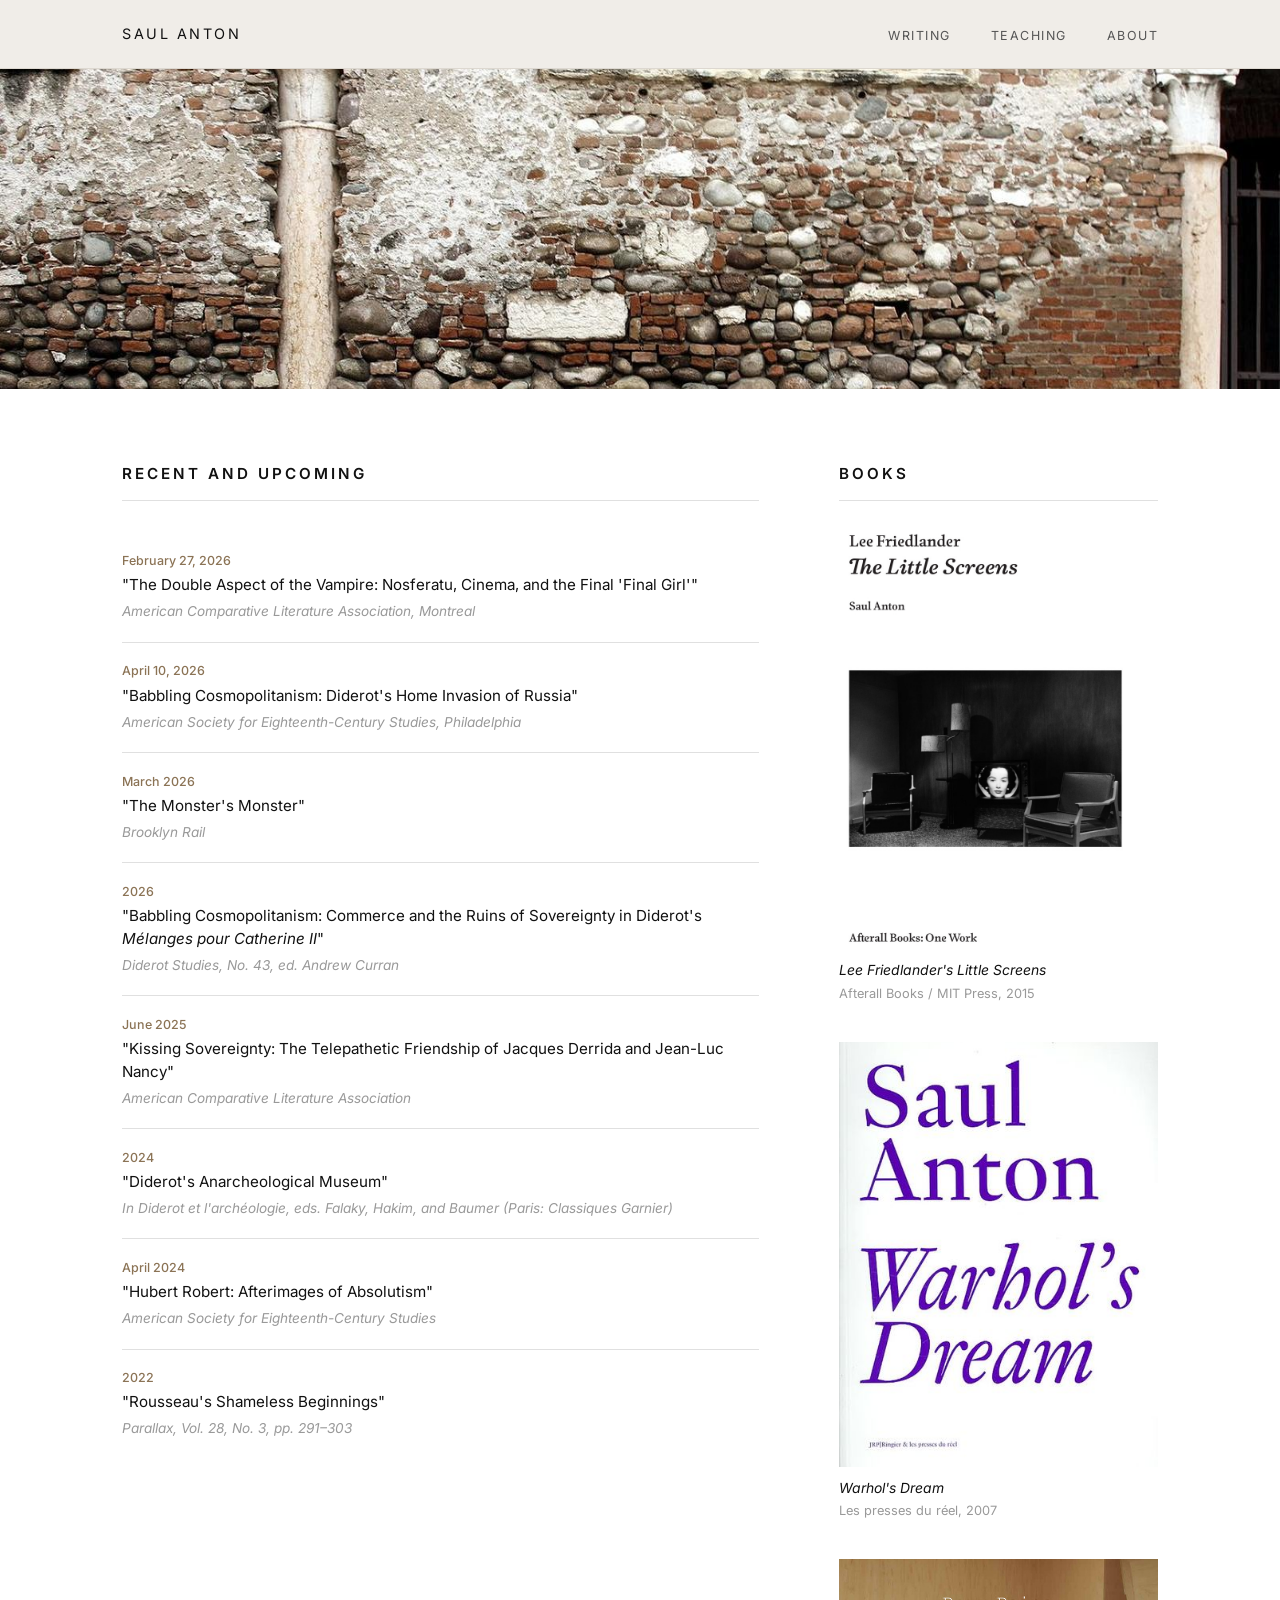
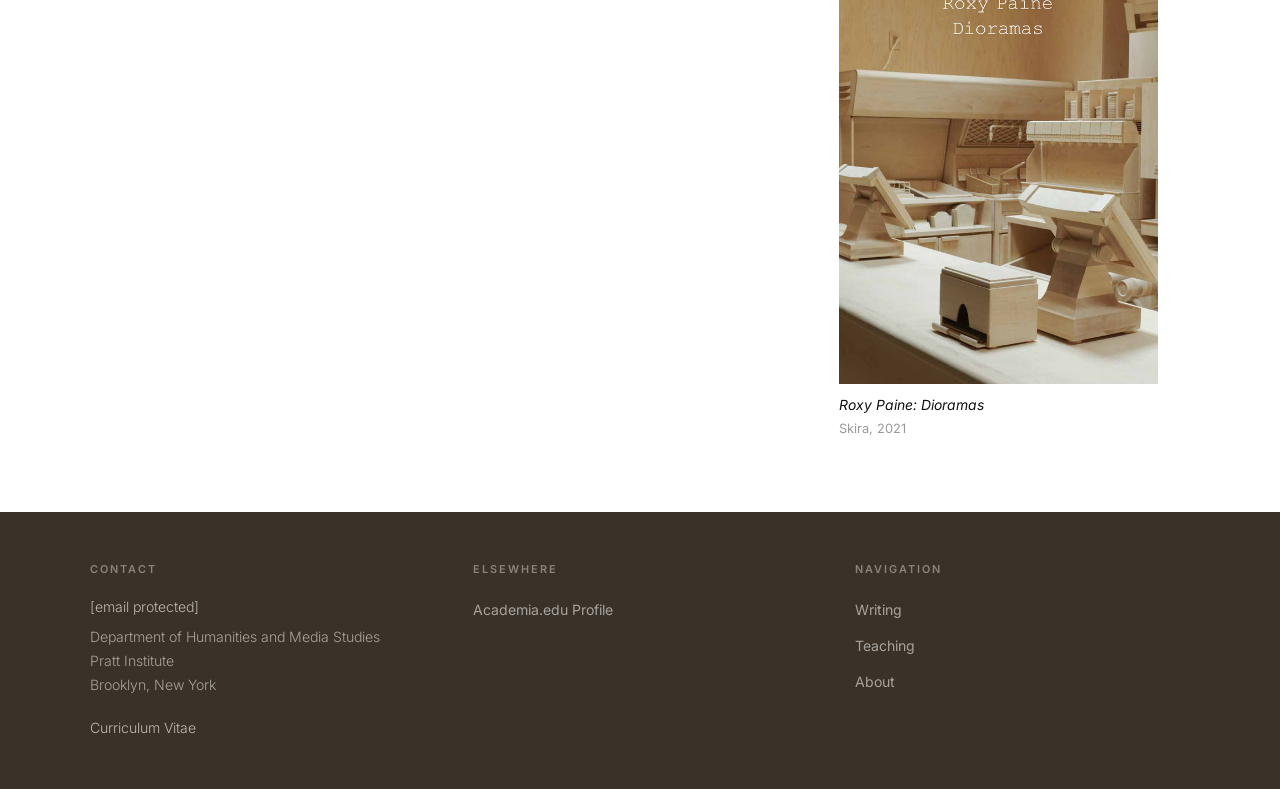
==== index.html @ dcae88a8 "Add files via upload" ====
<!DOCTYPE html>
<html lang="en">
<head>
    <meta charset="UTF-8">
    <meta name="viewport" content="width=device-width, initial-scale=1.0">
    <title>Saul Anton</title>
    <link rel="preconnect" href="https://fonts.googleapis.com">
    <link rel="preconnect" href="https://fonts.gstatic.com" crossorigin>
    <link href="https://fonts.googleapis.com/css2?family=Inter:ital,wght@0,300;0,400;0,500;0,600;1,300;1,400&display=swap" rel="stylesheet">
    <link rel="stylesheet" href="styles.css">
</head>
<body>
    <header>
        <nav>
            <a href="index.html" class="nav-name">Saul Anton</a>
            <ul class="nav-links">
                <li><a href="writing.html">Writing</a></li>
                <li><a href="teaching.html">Teaching</a></li>
                <li><a href="about.html">About</a></li>
            </ul>
        </nav>
    </header>

    <div class="hero">
        <img class="hero-img" src="hero.jpg" alt="Spolia, San Procolo, Verona">
    </div>

    <section style="background-color: var(--white);">
        <div class="section-wrapper">
            <div class="two-col">
                <div>
                    <div class="section-label">Recent and Upcoming</div>

                    <div class="work-item">
                        <div>
                            <div class="work-item-date">February 27, 2026</div>
                            <div class="work-item-title">"The Double Aspect of the Vampire: Nosferatu, Cinema, and the Final 'Final Girl'"</div>
                            <div class="work-item-venue">American Comparative Literature Association, Montreal</div>
                        </div>
                    </div>

                    <div class="work-item">
                        <div>
                            <div class="work-item-date">April 10, 2026</div>
                            <div class="work-item-title">"Babbling Cosmopolitanism: Diderot's Home Invasion of Russia"</div>
                            <div class="work-item-venue">American Society for Eighteenth-Century Studies, Philadelphia</div>
                        </div>
                    </div>

                    <div class="work-item">
                        <div>
                            <div class="work-item-date">March 2026</div>
                            <div class="work-item-title">"The Monster's Monster"</div>
                            <div class="work-item-venue">Brooklyn Rail</div>
                        </div>
                    </div>

                    <div class="work-item">
                        <div>
                            <div class="work-item-date">2026</div>
                            <div class="work-item-title">"Babbling Cosmopolitanism: Commerce and the Ruins of Sovereignty in Diderot's <em>Mélanges pour Catherine II</em>"</div>
                            <div class="work-item-venue">Diderot Studies, No. 43, ed. Andrew Curran</div>
                        </div>
                    </div>

                    <div class="work-item">
                        <div>
                            <div class="work-item-date">June 2025</div>
                            <div class="work-item-title">"Kissing Sovereignty: The Telepathetic Friendship of Jacques Derrida and Jean-Luc Nancy"</div>
                            <div class="work-item-venue">American Comparative Literature Association</div>
                        </div>
                    </div>

                    <div class="work-item">
                        <div>
                            <div class="work-item-date">2024</div>
                            <div class="work-item-title">"Diderot's Anarcheological Museum"</div>
                            <div class="work-item-venue">In <em>Diderot et l'archéologie</em>, eds. Falaky, Hakim, and Baumer (Paris: Classiques Garnier)</div>
                        </div>
                    </div>

                    <div class="work-item">
                        <div>
                            <div class="work-item-date">April 2024</div>
                            <div class="work-item-title">"Hubert Robert: Afterimages of Absolutism"</div>
                            <div class="work-item-venue">American Society for Eighteenth-Century Studies</div>
                        </div>
                    </div>

                    <div class="work-item">
                        <div>
                            <div class="work-item-date">2022</div>
                            <div class="work-item-title">"Rousseau's Shameless Beginnings"</div>
                            <div class="work-item-venue"><em>Parallax</em>, Vol. 28, No. 3, pp. 291–303</div>
                        </div>
                    </div>
                </div>

                <div class="books-sidebar">
                    <div class="section-label">Books</div>

                    <div class="book-card">
                        <a href="https://www.afterall.org/publications/lee-friedlander-the-little-screens/" target="_blank" rel="noopener">
                            <div class="book-cover">
                                <img src="friedlander.jpg" alt="Lee Friedlander's Little Screens">
                            </div>
                            <div class="book-card-title"><em>Lee Friedlander's Little Screens</em></div>
                            <div class="book-card-press">Afterall Books / MIT Press, 2015</div>
                        </a>
                    </div>

                    <div class="book-card">
                        <a href="https://jrp-editions.com/wp-content/uploads/pdf/f808.pdf" target="_blank" rel="noopener">
                            <div class="book-cover">
                                <img src="warhol.jpg" alt="Warhol's Dream">
                            </div>
                            <div class="book-card-title"><em>Warhol's Dream</em></div>
                            <div class="book-card-press">Les presses du réel, 2007</div>
                        </a>
                    </div>

                    <div class="book-card">
                        <a href="https://www.artbook.com/9788857243610.html" target="_blank" rel="noopener">
                            <div class="book-cover">
                                <img src="roxy.jpg" alt="Roxy Paine: Dioramas">
                            </div>
                            <div class="book-card-title"><em>Roxy Paine: Dioramas</em></div>
                            <div class="book-card-press">Skira, 2021</div>
                        </a>
                    </div>
                </div>
            </div>
        </div>
    </section>

    <footer>
        <div class="footer-inner">
            <div class="footer-block">
                <h3>Contact</h3>
                <p><a href="/cdn-cgi/l/email-protection#d2a1b3bca6bdbc92a2a0b3a6a6fcb7b6a7"><span class="__cf_email__" data-cfemail="f6859798829998b68684978282d8939283">[email&#160;protected]</span></a></p>
                <p>Department of Humanities and Media Studies<br>Pratt Institute<br>Brooklyn, New York</p>
                <a href="cv.pdf" class="cv-link">Curriculum Vitae</a>
            </div>
            <div class="footer-block">
                <h3>Elsewhere</h3>
                <ul class="footer-social">
                    <li><a href="https://pratt.academia.edu/SaulAnton" target="_blank" rel="noopener">Academia.edu Profile</a></li>
                    <!-- <li><a href="https://twitter.com/Saul1Anton" target="_blank" rel="noopener">Twitter / X</a></li> -->
                    <!-- <li><a href="#" target="_blank" rel="noopener">LinkedIn</a></li> -->
                    <!-- <li><a href="#" target="_blank" rel="noopener">Substack</a></li> -->
                </ul>
            </div>
            <div class="footer-block">
                <h3>Navigation</h3>
                <ul class="footer-social">
                    <li><a href="writing.html">Writing</a></li>
                    <li><a href="teaching.html">Teaching</a></li>
                    <li><a href="about.html">About</a></li>
                </u
---- styles.css ----
* { margin: 0; padding: 0; box-sizing: border-box; }

:root {
    --black: #111111;
    --umber: #3a3228;
    --dark: #2a2a2a;
    --mid: #555555;
    --light: #999999;
    --border: #e0e0e0;
    --bg: #f7f7f7;
    --warm-gray: #f0ede8;
    --white: #ffffff;
    --accent: #8b7355;
}

html { scroll-behavior: smooth; }

body {
    font-family: "Inter", sans-serif;
    line-height: 1.75;
    color: var(--dark);
    background-color: var(--white);
    font-size: 16px;
}

/* NAVIGATION */
header {
    background-color: var(--warm-gray);
    border-bottom: 1px solid #ddd8d0;
}

nav {
    max-width: 1100px;
    margin: 0 auto;
    padding: 1.25rem 2rem;
    display: flex;
    justify-content: space-between;
    align-items: center;
}

.nav-name {
    color: var(--black);
    font-size: 0.9rem;
    letter-spacing: 2.5px;
    text-transform: uppercase;
    font-weight: 400;
    text-decoration: none;
}

.nav-links { list-style: none; display: flex; gap: 2.5rem; }

.nav-links a {
    color: var(--mid);
    text-decoration: none;
    font-size: 0.78rem;
    letter-spacing: 1.5px;
    text-transform: uppercase;
    font-weight: 400;
    transition: color 0.2s;
}

.nav-links a:hover { color: var(--black); }
.nav-links a.active { color: var(--black); font-weight: 500; }

/* HERO */
.hero {
    height: 320px;
    position: relative;
    overflow: hidden;
}

.hero-img {
    width: 100%;
    height: 100%;
    object-fit: cover;
    object-position: center 40%;
}

/* SHARED SECTIONS */
.section-wrapper {
    max-width: 1100px;
    margin: 0 auto;
    padding: 4.5rem 2rem;
}

.section-label {
    font-size: 0.95rem;
    text-transform: uppercase;
    letter-spacing: 3px;
    color: var(--black);
    font-weight: 600;
    margin-bottom: 2rem;
    padding-bottom: 0.75rem;
    border-bottom: 1px solid var(--border);
}

.subsection-label {
    font-size: 0.7rem;
    text-transform: uppercase;
    letter-spacing: 2px;
    color: var(--mid);
    font-weight: 600;
    margin-bottom: 1.25rem;
    margin-top: 2.5rem;
}

/* TWO COLUMN LAYOUT */
.two-col {
    display: grid;
    grid-template-columns: 2fr 1fr;
    gap: 5rem;
    align-items: start;
}

/* WORK ITEMS */
.work-item {
    padding: 1.1rem 0;
    border-bottom: 1px solid var(--border);
    display: grid;
    grid-template-columns: 1fr auto;
    gap: 1rem;
    align-items: start;
}

.work-item:last-child { border-bottom: none; }

.work-type-tag {
    font-size: 0.63rem;
    text-transform: uppercase;
    letter-spacing: 1px;
    color: var(--white);
    padding: 0.2rem 0.5rem;
    white-space: nowrap;
    margin-top: 0.25rem;
    font-weight: 500;
}

.work-type-tag.talk { background-color: var(--dark); }
.work-type-tag.pub { background-color: var(--accent); }

.work-item-date {
    font-size: 0.78rem;
    color: var(--accent);
    font-weight: 500;
    margin-bottom: 0.15rem;
}

.work-item-title {
    font-size: 0.95rem;
    font-weight: 400;
    color: var(--black);
    line-height: 1.5;
    margin-bottom: 0.2rem;
}

.work-item-title em { font-style: italic; }

.work-item-venue {
    font-size: 0.85rem;
    color: var(--light);
    font-style: italic;
}

/* BOOKS SIDEBAR */
.books-sidebar .section-label { margin-bottom: 1.5rem; }
.book-card { margin-bottom: 2.25rem; }
.book-card:last-child { margin-bottom: 0; }

.book-card a {
    text-decoration: none;
    display: block;
    transition: opacity 0.2s;
}

.book-card a:hover { opacity: 0.8; }

.book-cover {
    width: 100%;
    aspect-ratio: 3/4;
    margin-bottom: 0.75rem;
    overflow: hidden;
    background-color: #ddd;
}

.book-cover img { width: 100%; height: 100%; object-fit: cover; }

.book-card-title {
    font-size: 0.87rem;
    font-style: italic;
    color: var(--black);
    margin-bottom: 0.15rem;
    font-weight: 400;
    line-height: 1.4;
}

.book-card-press { font-size: 0.8rem; color: var(--light); }

/* ABOUT PAGE - PHOTO LEFT */
.about-layout {
    display: grid;
    grid-template-columns: 280px 1fr;
    gap: 4rem;
    max-width: 900px;
}

.about-photo {
    width: 100%;
    aspect-ratio: 3/4;
    background-color: #ddd;
    display: flex;
    align-items: center;
    justify-content: center;
    font-size: 0.8rem;
    color: var(--mid);
    text-align: center;
    padding: 2rem;
    line-height: 1.6;
}

.about-photo img { width: 100%; height: 100%; object-fit: cover; }

.about-text p {
    font-size: 0.97rem;
    line-height: 1.85;
    color: var(--dark);
    margin-bottom: 1.25rem;
    font-weight: 300;
}

.about-text p:last-child { margin-bottom: 0; }

/* PUBLICATIONS */
.writing-content { max-width: 800px; }

.pub-item {
    padding: 1.1rem 0;
    border-bottom: 1px solid var(--border);
}

.pub-item:last-child { border-bottom: none; }

.pub-item-title {
    font-size: 0.95rem;
    font-weight: 400;
    color: var(--black);
    line-height: 1.5;
    margin-bottom: 0.2rem;
}

.pub-item-title em { font-style: italic; }
.pub-item-venue { font-size: 0.85rem; color: var(--light); font-style: italic; }

.pub-tag {
    display: inline-block;
    font-size: 0.63rem;
    text-transform: uppercase;
    letter-spacing: 1px;
    color: var(--white);
    background-color: var(--accent);
    padding: 0.15rem 0.5rem;
    margin-bottom: 0.75rem;
    font-weight: 500;
}

.pub-tag.upcoming-tag { background-color: var(--dark); }

.writing-section { margin-bottom: 3.5rem; }
.writing-section:last-child { margin-bottom: 0; }

.book-inprogress-block {
    padding: 1.5rem;
    background-color: var(--bg);
    border-left: 3px solid var(--accent);
}

.book-inprogress-title {
    font-size: 0.95rem;
    font-style: italic;
    color: var(--black);
    margin-bottom: 0.5rem;
}

.book-inprogress-block p {
    font-size: 0.93rem;
    font-weight: 300;
    line-height: 1.8;
    color: var(--dark);
}

.criticism-venues {
    font-size: 0.9rem;
    color: var(--mid);
    font-style: italic;
    line-height: 2;
    font-weight: 300;
    padding: 1.25rem;
    background-color: var(--bg);
    border-left: 3px solid var(--border);
    margin-top: 0.5rem;
}

/* TEACHING */
.teaching-content { max-width: 760px; }

.teaching-statement {
    font-size: 0.97rem;
    font-weight: 300;
    color: var(--dark);
    line-height: 1.85;
    margin-bottom: 2.5rem;
}

.course-list { list-style: none; }

.course-list li {
    padding: 0.9rem 0;
    border-bottom: 1px solid var(--border);
    font-size: 0.93rem;
    color: var(--dark);
    font-weight: 300;
}

.course-list li:last-child { border-bottom: none; }

/* FOOTER */
footer {
    background-color: var(--umber);
    color: rgba(255,255,255,0.5);
    padding: 3rem 2rem;
}

.footer-inner {
    max-width: 1100px;
    margin: 0 auto;
    display: grid;
    grid-template-columns: 1fr 1fr 1fr;
    gap: 3rem;
}

.footer-block h3 {
    font-size: 0.68rem;
    text-transform: uppercase;
    letter-spacing: 2px;
    color: rgba(255,255,255,0.4);
    font-weight: 600;
    margin-bottom: 1rem;
}

.footer-block p {
    font-size: 0.88rem;
    color: rgba(255,255,255,0.55);
    font-weight: 300;
    line-height: 1.7;
    margin-bottom: 0.4rem;
}

.footer-block a {
    color: rgba(255,255,255,0.65);
    text-decoration: none;
    transition: color 0.2s;
}

.footer-block a:hover { color: var(--white); }

.footer-social { list-style: none; }
.footer-social li { margin-bottom: 0.5rem; }

.footer-social a {
    font-size: 0.88rem;
    color: rgba(255,255,255,0.55);
    text-decoration: none;
    transition: color 0.2s;
}

.footer-social a:hover { color: var(--white); }

.cv-link {
    display: inline-block;
    margin-top: 0.75rem;
    color: rgba(255,255,255,0.65);
    font-size: 0.88rem;
    text-decoration: none;
    font-weight: 300;
    transition: color 0.2s;
}

.cv-link:hover { color: var(--white); }

.footer-copy {
    max-width: 1100px;
    margin: 2rem auto 0;
    padding-top: 1.5rem;
    border-top: 1px solid rgba(255,255,255,0.1);
    text-align: center;
    font-size: 0.75rem;
    color: rgba(255,255,255,0.25);
    letter-spacing: 1px;
}

/* MOBILE */
@media (max-width: 860px) {
    .two-col { grid-template-columns: 1fr; gap: 3rem; }
    .about-layout { grid-template-columns: 1fr; gap: 2rem; }
    .about-photo { max-width: 280px; margin: 0 auto; }
    .footer-inner { grid-template-columns: 1fr 1fr; gap: 2rem; }
}

@media (max-width: 560px) {
    nav { flex-direction: column; gap: 0.75rem; }
    .nav-links { gap: 1.25rem; }
    .hero { height: 220px; }
    .footer-inner { grid-template-columns: 1fr; }
}
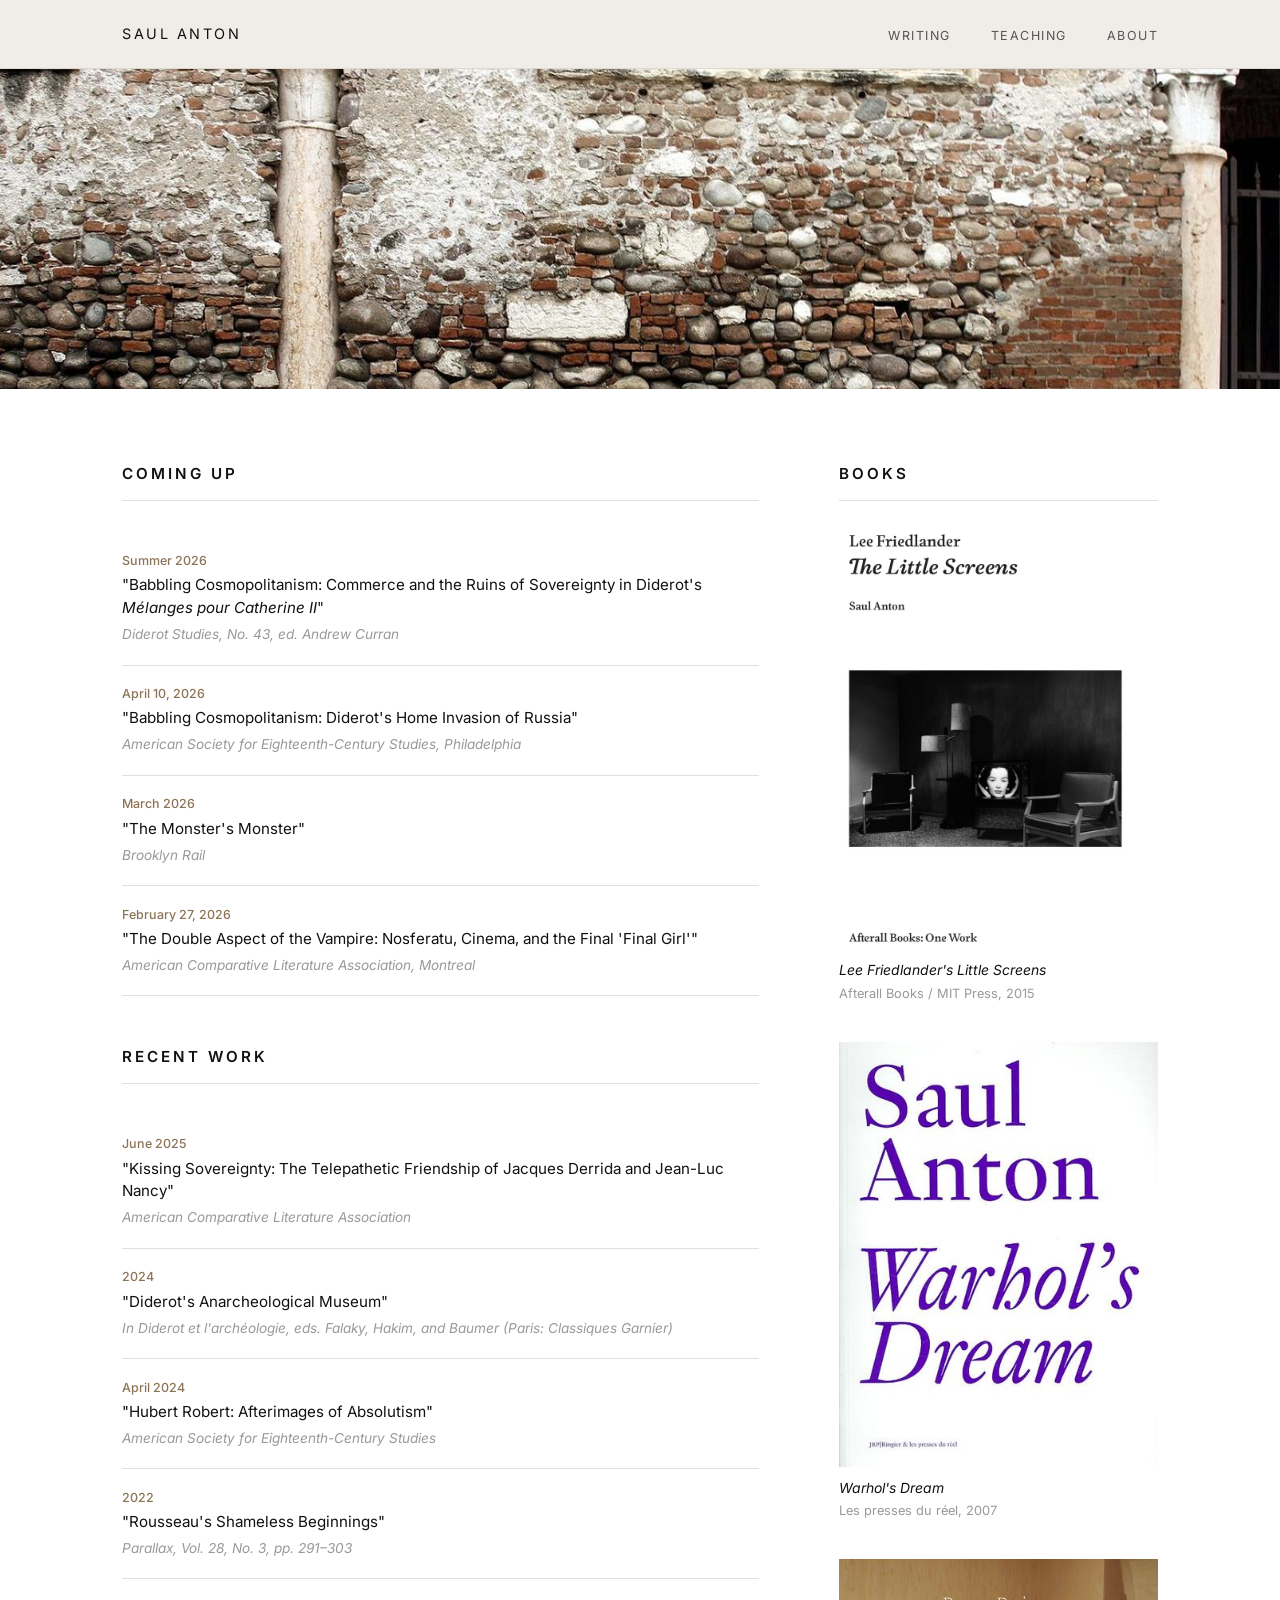
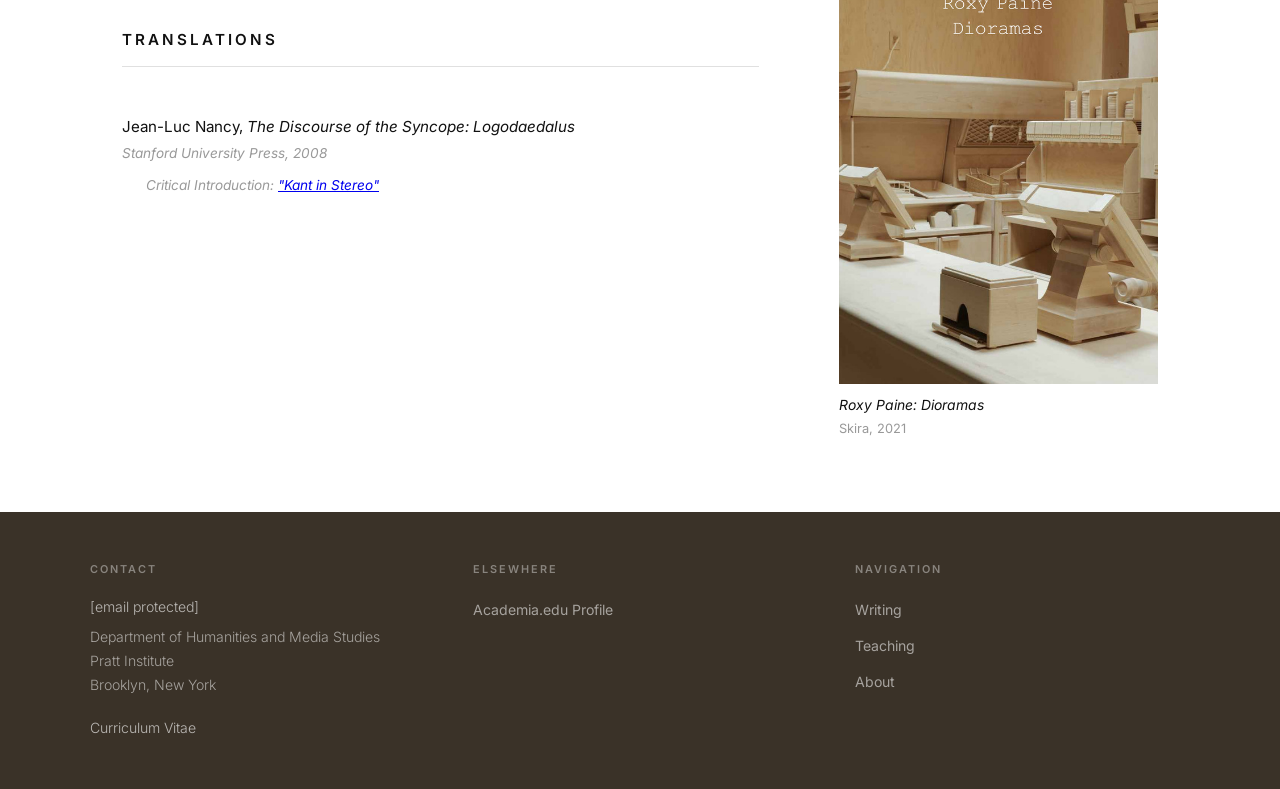
==== commit fb7029fd: "Add files via upload" ====
--- a/index.html
+++ b/index.html
@@ -29,13 +29,13 @@
         <div class="section-wrapper">
             <div class="two-col">
                 <div>
-                    <div class="section-label">Recent and Upcoming</div>
+                    <div class="section-label">Coming Up</div>
 
                     <div class="work-item">
                         <div>
-                            <div class="work-item-date">February 27, 2026</div>
-                            <div class="work-item-title">"The Double Aspect of the Vampire: Nosferatu, Cinema, and the Final 'Final Girl'"</div>
-                            <div class="work-item-venue">American Comparative Literature Association, Montreal</div>
+                            <div class="work-item-date">Summer 2026</div>
+                            <div class="work-item-title">"Babbling Cosmopolitanism: Commerce and the Ruins of Sovereignty in Diderot's <em>Mélanges pour Catherine II</em>"</div>
+                            <div class="work-item-venue">Diderot Studies, No. 43, ed. Andrew Curran</div>
                         </div>
                     </div>
 
@@ -57,11 +57,13 @@
 
                     <div class="work-item">
                         <div>
-                            <div class="work-item-date">2026</div>
-                            <div class="work-item-title">"Babbling Cosmopolitanism: Commerce and the Ruins of Sovereignty in Diderot's <em>Mélanges pour Catherine II</em>"</div>
-                            <div class="work-item-venue">Diderot Studies, No. 43, ed. Andrew Curran</div>
+                            <div class="work-item-date">February 27, 2026</div>
+                            <div class="work-item-title">"The Double Aspect of the Vampire: Nosferatu, Cinema, and the Final 'Final Girl'"</div>
+                            <div class="work-item-venue">American Comparative Literature Association, Montreal</div>
                         </div>
                     </div>
+
+                    <div class="section-label" style="margin-top: 3rem;">Recent Work</div>
 
                     <div class="work-item">
                         <div>
@@ -92,6 +94,16 @@
                             <div class="work-item-date">2022</div>
                             <div class="work-item-title">"Rousseau's Shameless Beginnings"</div>
                             <div class="work-item-venue"><em>Parallax</em>, Vol. 28, No. 3, pp. 291–303</div>
+                        </div>
+                    </div>
+
+                    <div class="section-label" style="margin-top: 3rem;">Translations</div>
+
+                    <div class="work-item">
+                        <div>
+                            <div class="work-item-title"><a href="https://www.sup.org/books/title/?id=9729" target="_blank" rel="noopener" style="color: var(--black); text-decoration: none;">Jean-Luc Nancy, <em>The Discourse of the Syncope: Logodaedalus</em></a></div>
+                            <div class="work-item-venue">Stanford University Press, 2008</div>
+                            <div class="work-item-venue" style="margin-top: 0.5rem; padding-left: 1.5rem;">Critical Introduction: <a href="kant-in-stereo.pdf" target="_blank">"Kant in Stereo"</a></div>
                         </div>
                     </div>
                 </div>
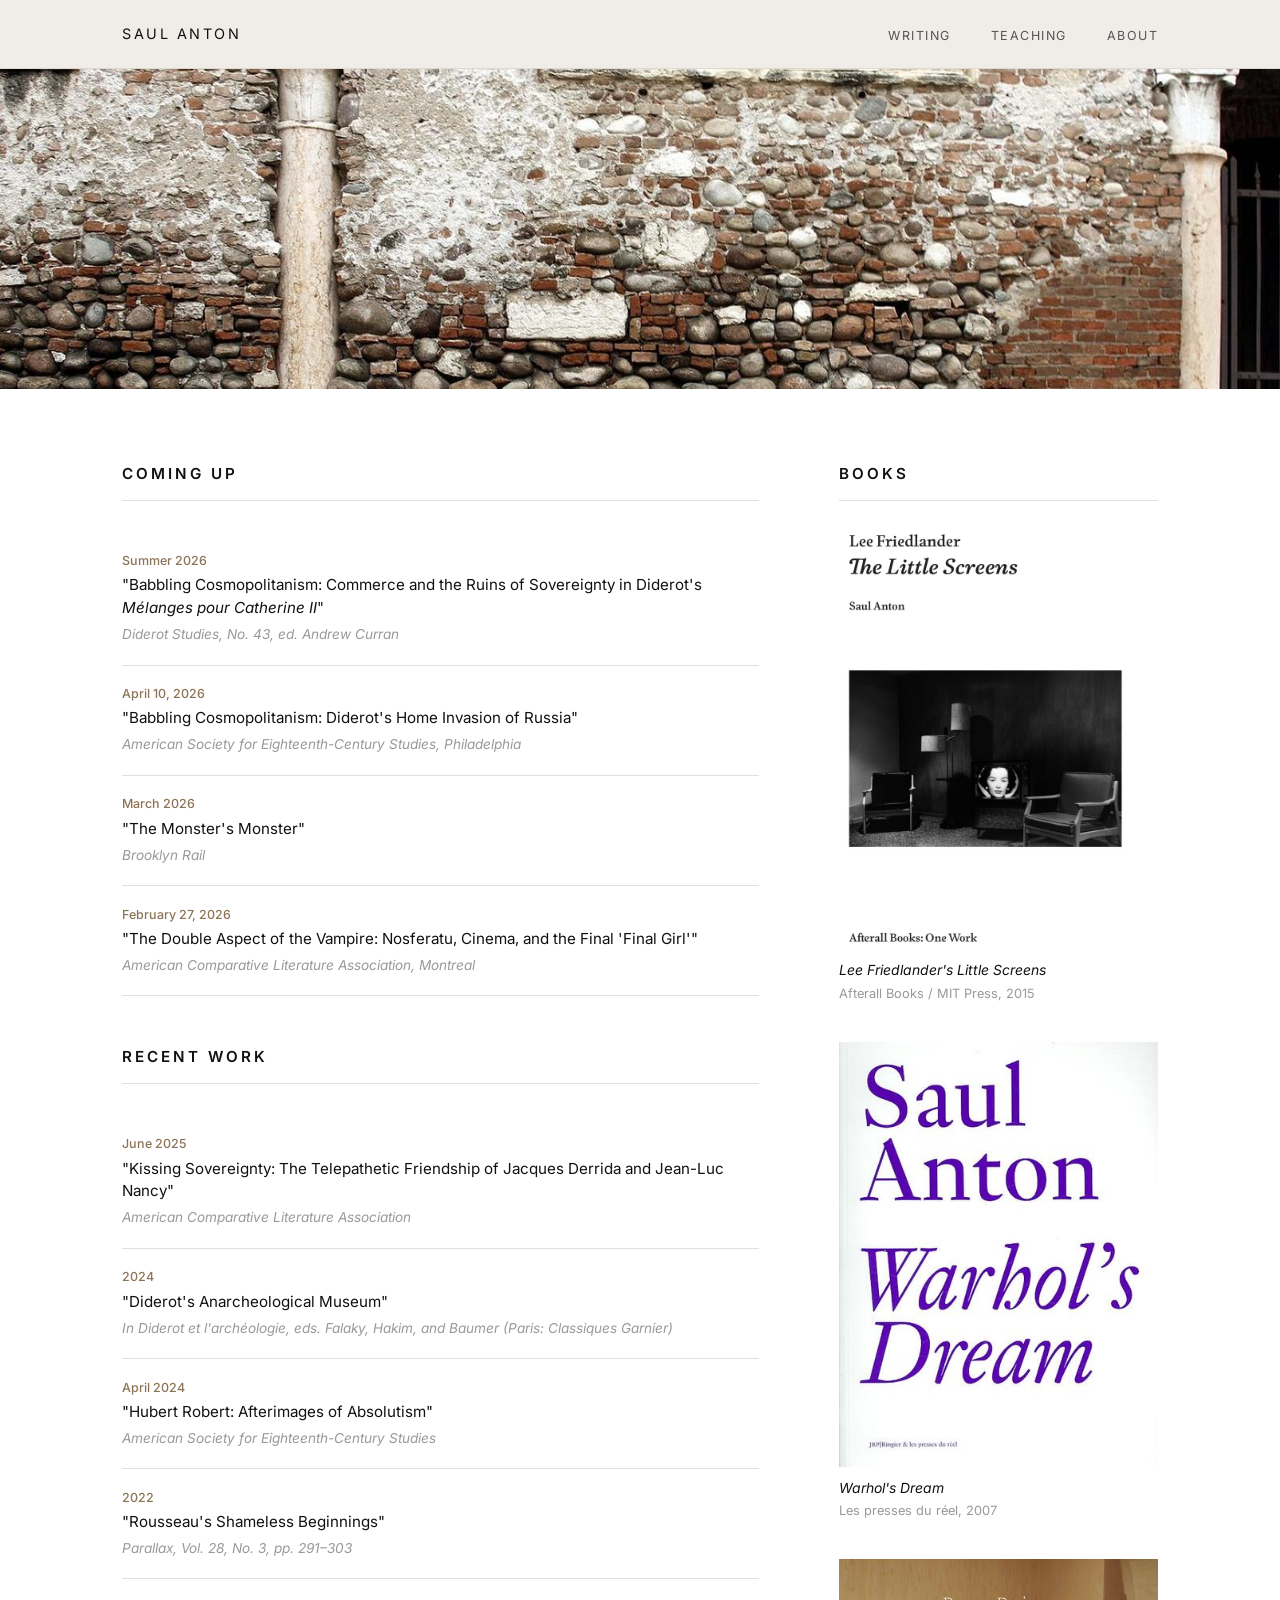
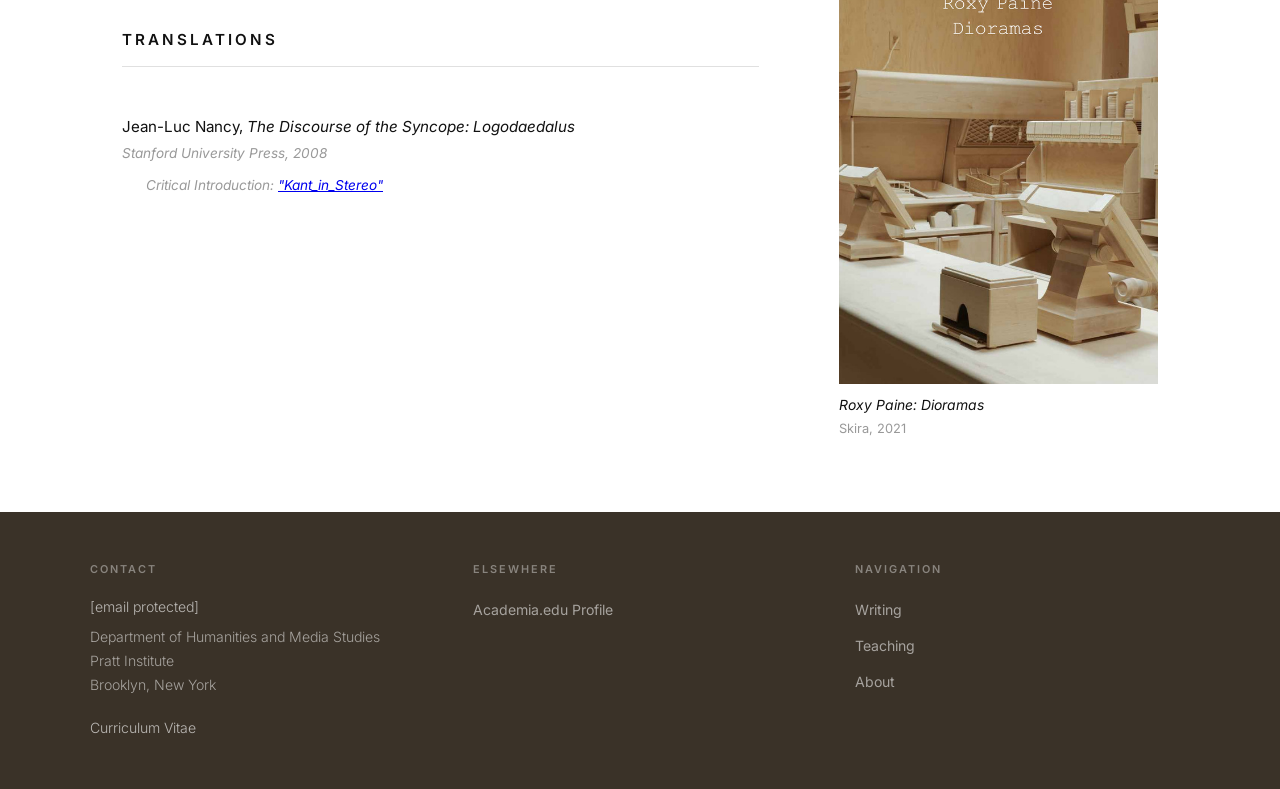
==== commit c2266aca: "Update index.html" ====
--- a/index.html
+++ b/index.html
@@ -103,7 +103,7 @@
                         <div>
                             <div class="work-item-title"><a href="https://www.sup.org/books/title/?id=9729" target="_blank" rel="noopener" style="color: var(--black); text-decoration: none;">Jean-Luc Nancy, <em>The Discourse of the Syncope: Logodaedalus</em></a></div>
                             <div class="work-item-venue">Stanford University Press, 2008</div>
-                            <div class="work-item-venue" style="margin-top: 0.5rem; padding-left: 1.5rem;">Critical Introduction: <a href="kant-in-stereo.pdf" target="_blank">"Kant in Stereo"</a></div>
+                            <div class="work-item-venue" style="margin-top: 0.5rem; padding-left: 1.5rem;">Critical Introduction: <a href="Kant_in_Stereo.pdf" target="_blank">"Kant_in_Stereo"</a></div>
                         </div>
                     </div>
                 </div>
@@ -168,4 +168,4 @@
                     <li><a href="writing.html">Writing</a></li>
                     <li><a href="teaching.html">Teaching</a></li>
                     <li><a href="about.html">About</a></li>
-                </u+                </u
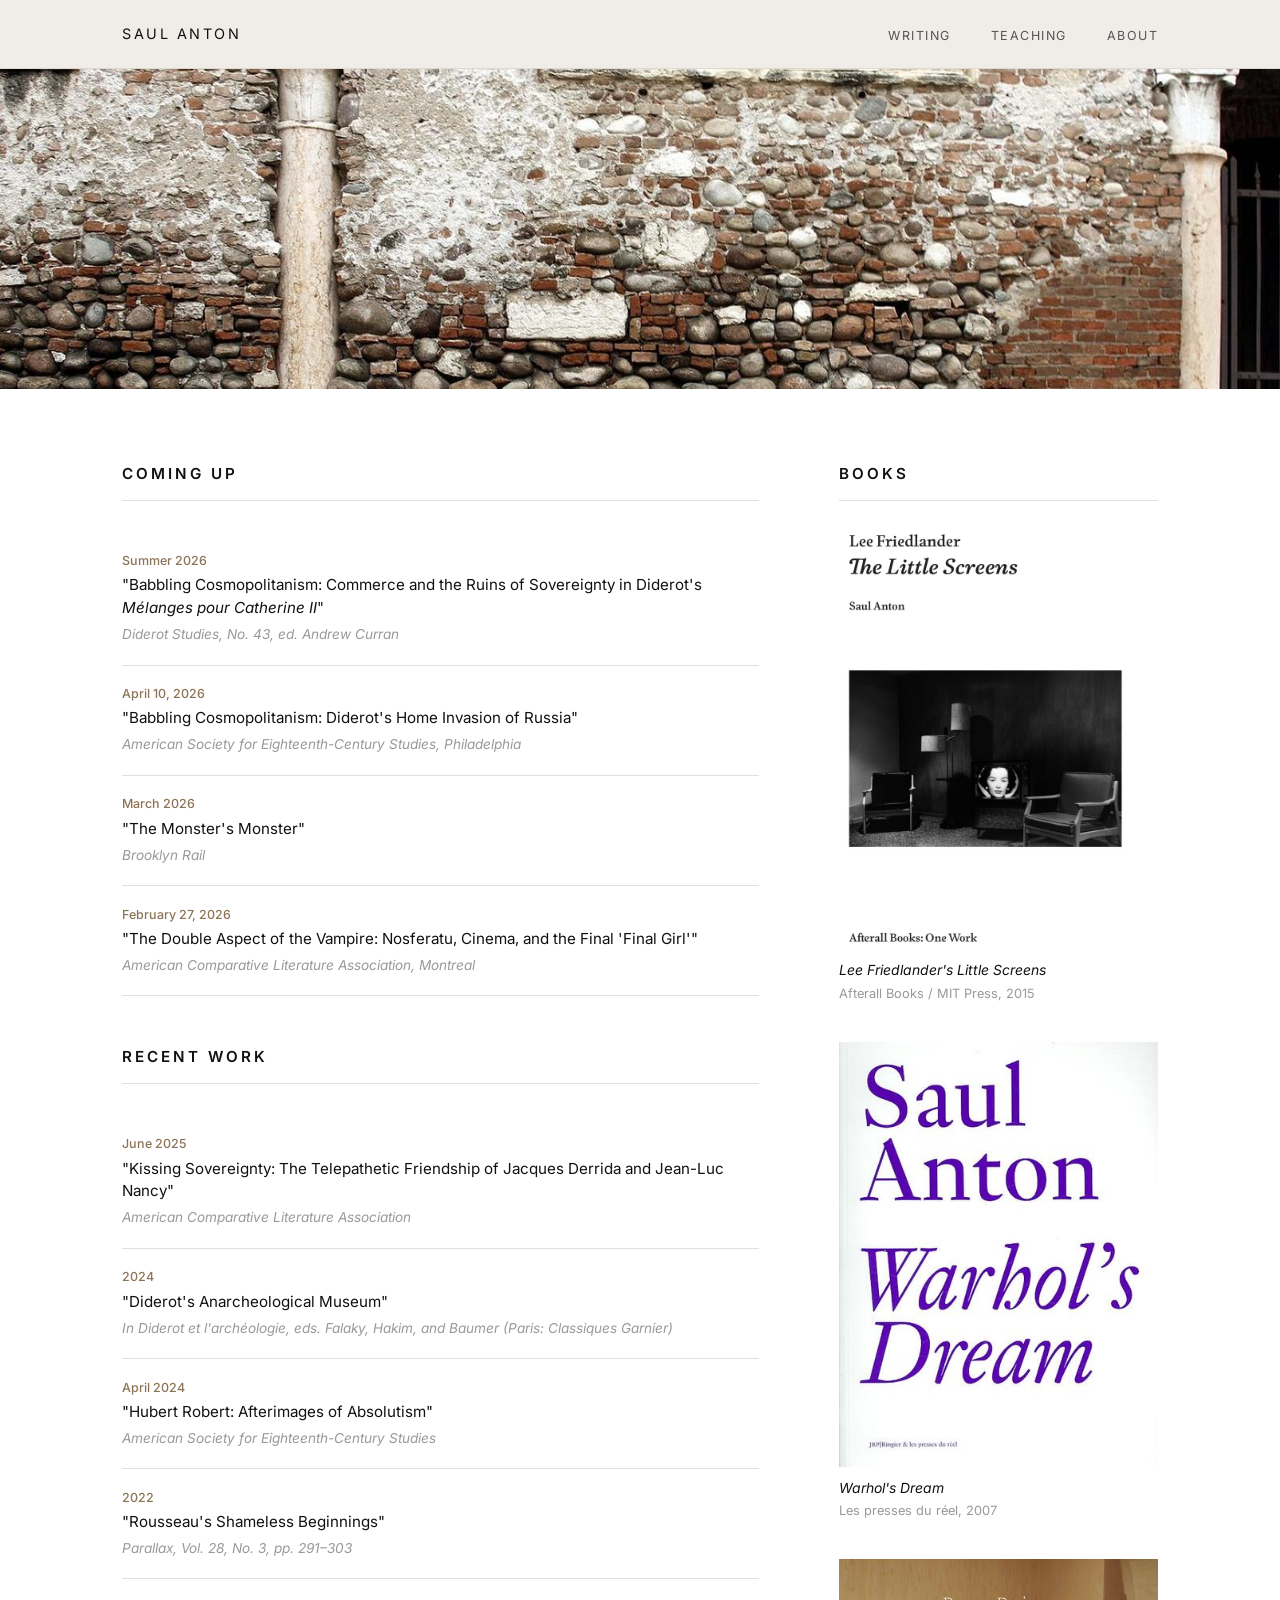
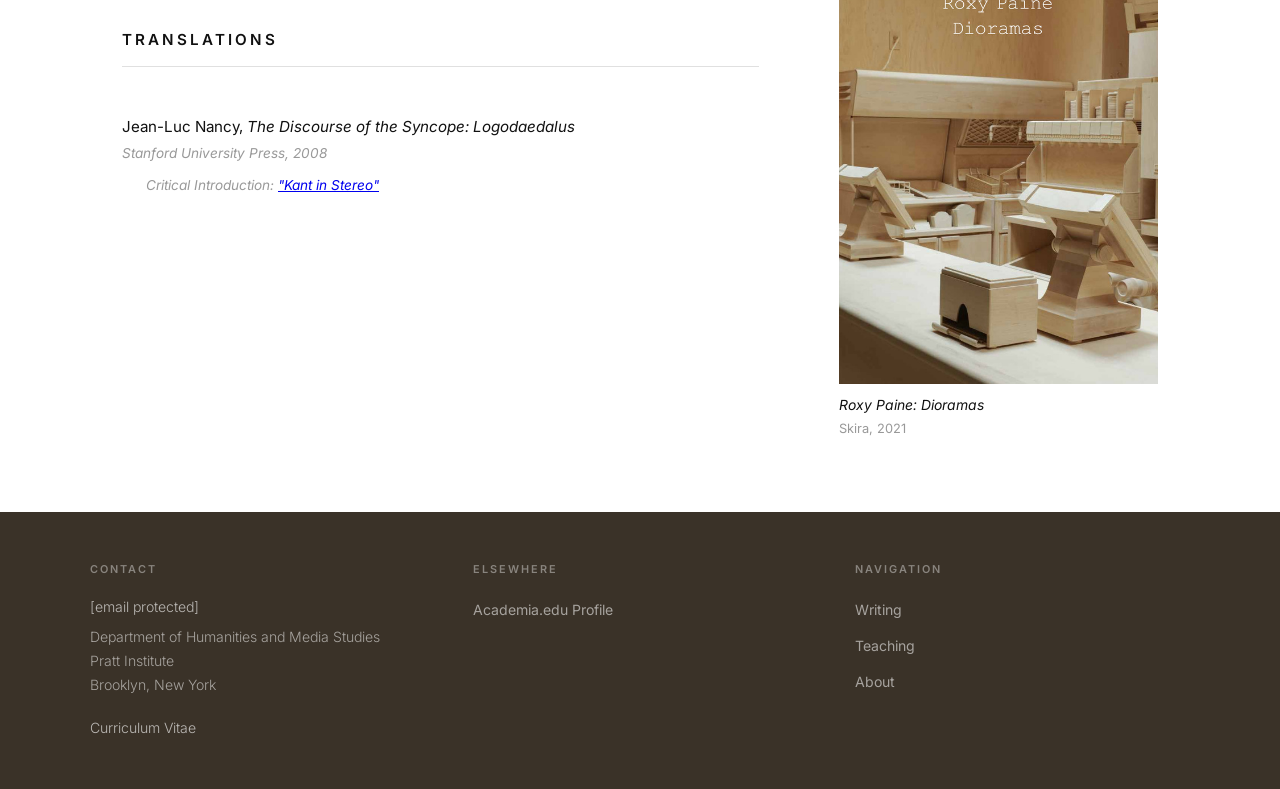
==== commit e7a5104b: "Update index.html" ====
--- a/index.html
+++ b/index.html
@@ -103,7 +103,7 @@
                         <div>
                             <div class="work-item-title"><a href="https://www.sup.org/books/title/?id=9729" target="_blank" rel="noopener" style="color: var(--black); text-decoration: none;">Jean-Luc Nancy, <em>The Discourse of the Syncope: Logodaedalus</em></a></div>
                             <div class="work-item-venue">Stanford University Press, 2008</div>
-                            <div class="work-item-venue" style="margin-top: 0.5rem; padding-left: 1.5rem;">Critical Introduction: <a href="Kant_in_Stereo.pdf" target="_blank">"Kant_in_Stereo"</a></div>
+                            <div class="work-item-venue" style="margin-top: 0.5rem; padding-left: 1.5rem;">Critical Introduction: <a href="Kant_in_Stereo.pdf" target="_blank">"Kant in Stereo"</a></div>
                         </div>
                     </div>
                 </div>
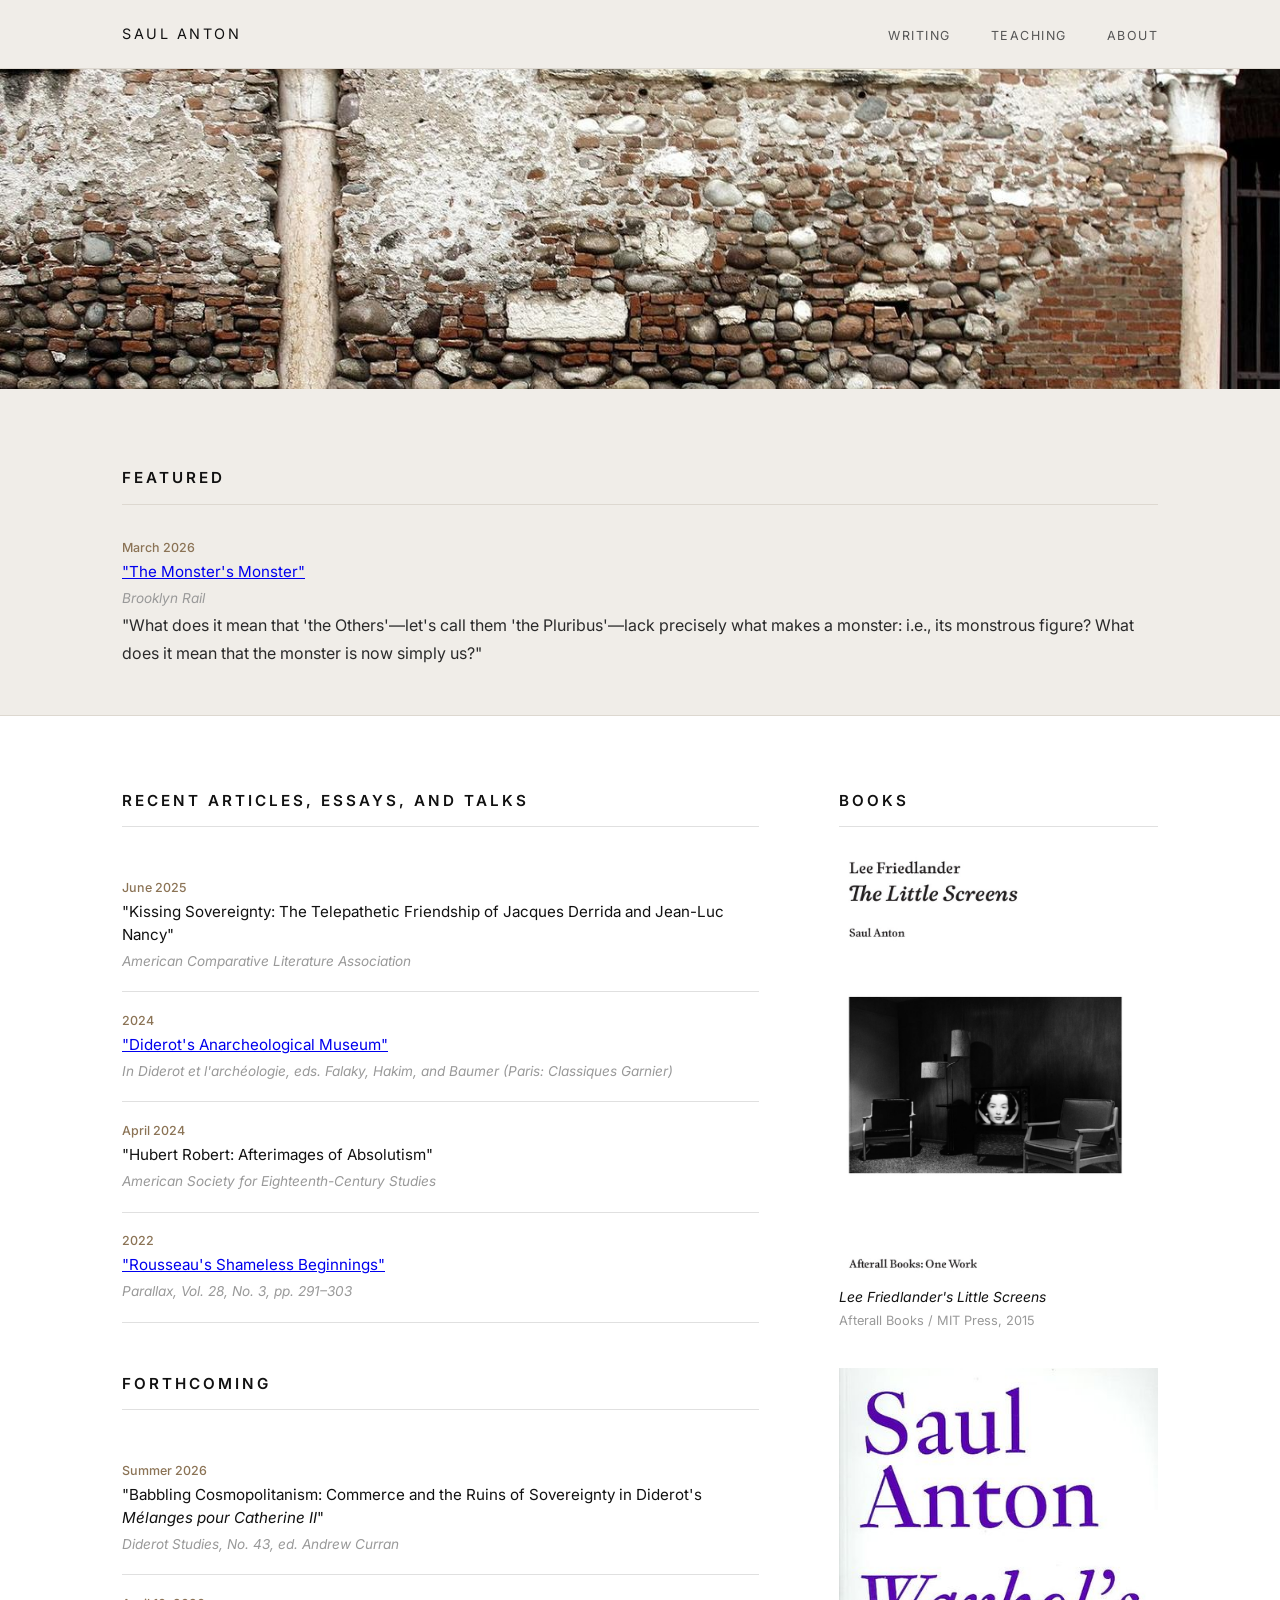
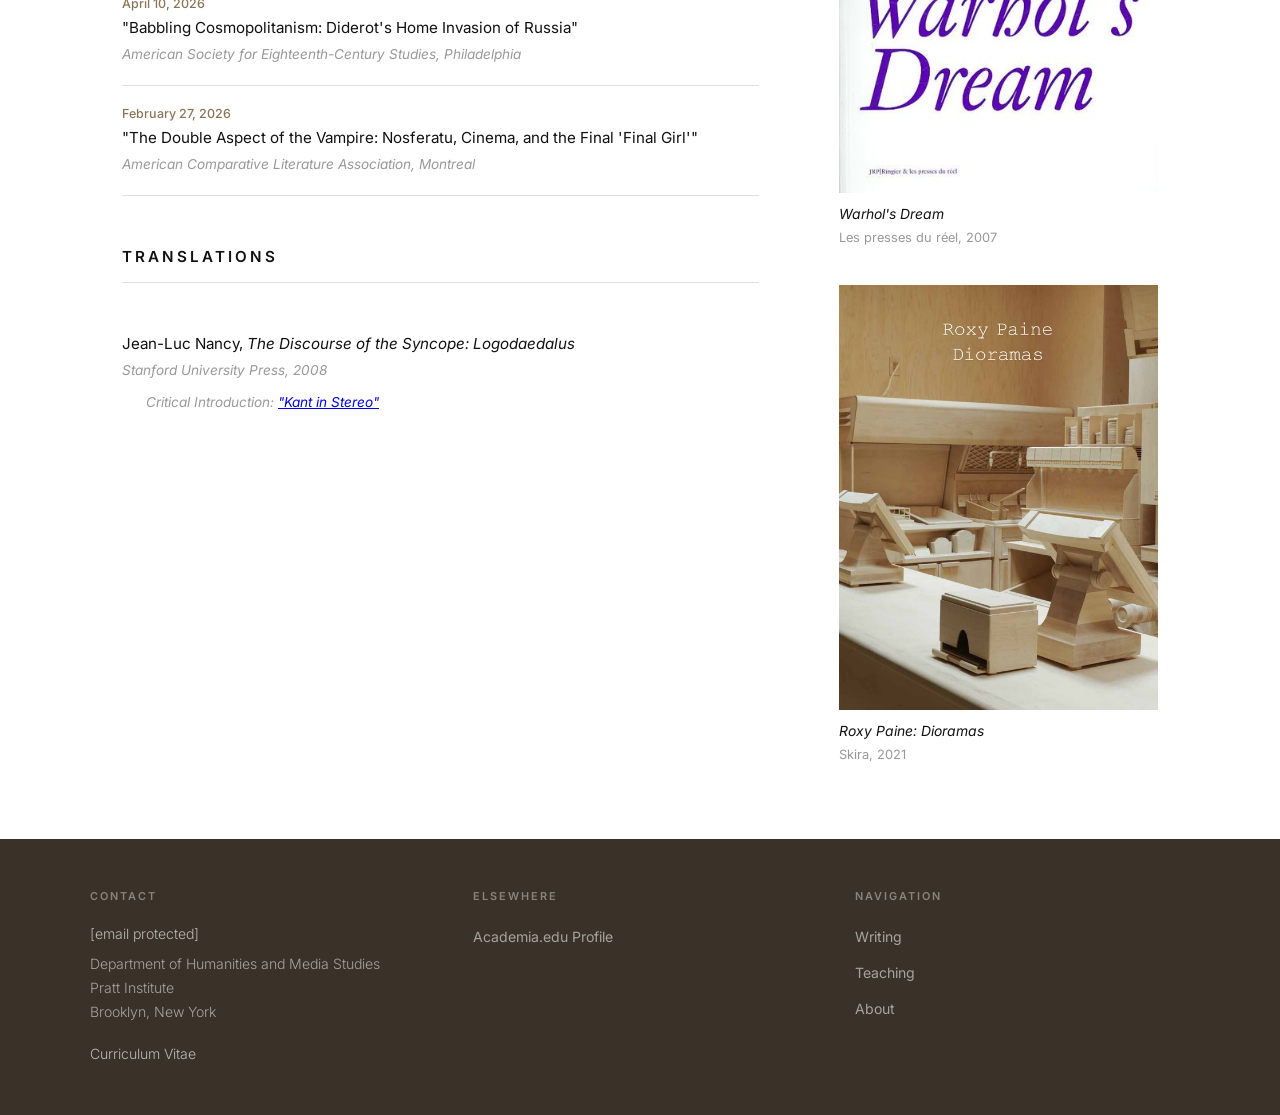
==== commit 5c7bffba: "Add files via upload" ====
--- a/index.html
+++ b/index.html
@@ -25,11 +25,77 @@
         <img class="hero-img" src="hero.jpg" alt="Spolia, San Procolo, Verona">
     </div>
 
+    <!-- ============================================================
+         FEATURE BOX
+         To update the featured piece: edit the date, title, href,
+         venue, and pull quote below.
+         To add an image: upload an image file to this folder, set
+         the img src below, and remove "no-image" from the div class.
+         ============================================================ -->
+    <section style="background-color: var(--warm-gray); border-bottom: 1px solid #ddd8d0;">
+        <div class="section-wrapper" style="padding-top: 3rem; padding-bottom: 3rem;">
+            <div class="feature-box no-image">
+                <figure class="feature-img-wrap">
+                    <!-- Replace YOUR_IMAGE.jpg with your image filename -->
+                    <img src="YOUR_IMAGE.jpg" alt="">
+                </figure>
+                <div class="feature-text">
+                    <div class="section-label" style="border-bottom-color: #ddd8d0;">Featured</div>
+                    <div class="work-item-date">March 2026</div>
+                    <div class="work-item-title">
+                        <a href="https://brooklynrail.org/section/art/" target="_blank" rel="noopener">"The Monster's Monster"</a>
+                    </div>
+                    <div class="work-item-venue">Brooklyn Rail</div>
+                    <blockquote class="feature-quote">"What does it mean that 'the Others'—let's call them 'the Pluribus'—lack precisely what makes a monster: i.e., its monstrous figure? What does it mean that the monster is now simply us?"</blockquote>
+                </div>
+            </div>
+        </div>
+    </section>
+
     <section style="background-color: var(--white);">
         <div class="section-wrapper">
             <div class="two-col">
                 <div>
-                    <div class="section-label">Coming Up</div>
+                    <div class="section-label">Recent Articles, Essays, and Talks</div>
+
+                    <div class="work-item">
+                        <div>
+                            <div class="work-item-date">June 2025</div>
+                            <div class="work-item-title">"Kissing Sovereignty: The Telepathetic Friendship of Jacques Derrida and Jean-Luc Nancy"</div>
+                            <div class="work-item-venue">American Comparative Literature Association</div>
+                        </div>
+                    </div>
+
+                    <div class="work-item">
+                        <div>
+                            <div class="work-item-date">2024</div>
+                            <div class="work-item-title">
+                                <!-- Upload the PDF to this folder as "Diderot-Anarcheological-Museum.pdf" to activate this link -->
+                                <a href="Diderot-Anarcheological-Museum.pdf" target="_blank" rel="noopener">"Diderot's Anarcheological Museum"</a>
+                            </div>
+                            <div class="work-item-venue">In <em>Diderot et l'archéologie</em>, eds. Falaky, Hakim, and Baumer (Paris: Classiques Garnier)</div>
+                        </div>
+                    </div>
+
+                    <div class="work-item">
+                        <div>
+                            <div class="work-item-date">April 2024</div>
+                            <div class="work-item-title">"Hubert Robert: Afterimages of Absolutism"</div>
+                            <div class="work-item-venue">American Society for Eighteenth-Century Studies</div>
+                        </div>
+                    </div>
+
+                    <div class="work-item">
+                        <div>
+                            <div class="work-item-date">2022</div>
+                            <div class="work-item-title">
+                                <a href="https://doi.org/10.1080/13534645.2023.2198748" target="_blank" rel="noopener">"Rousseau's Shameless Beginnings"</a>
+                            </div>
+                            <div class="work-item-venue"><em>Parallax</em>, Vol. 28, No. 3, pp. 291–303</div>
+                        </div>
+                    </div>
+
+                    <div class="section-label" style="margin-top: 3rem;">Forthcoming</div>
 
                     <div class="work-item">
                         <div>
@@ -49,51 +115,9 @@
 
                     <div class="work-item">
                         <div>
-                            <div class="work-item-date">March 2026</div>
-                            <div class="work-item-title">"The Monster's Monster"</div>
-                            <div class="work-item-venue">Brooklyn Rail</div>
-                        </div>
-                    </div>
-
-                    <div class="work-item">
-                        <div>
                             <div class="work-item-date">February 27, 2026</div>
                             <div class="work-item-title">"The Double Aspect of the Vampire: Nosferatu, Cinema, and the Final 'Final Girl'"</div>
                             <div class="work-item-venue">American Comparative Literature Association, Montreal</div>
-                        </div>
-                    </div>
-
-                    <div class="section-label" style="margin-top: 3rem;">Recent Work</div>
-
-                    <div class="work-item">
-                        <div>
-                            <div class="work-item-date">June 2025</div>
-                            <div class="work-item-title">"Kissing Sovereignty: The Telepathetic Friendship of Jacques Derrida and Jean-Luc Nancy"</div>
-                            <div class="work-item-venue">American Comparative Literature Association</div>
-                        </div>
-                    </div>
-
-                    <div class="work-item">
-                        <div>
-                            <div class="work-item-date">2024</div>
-                            <div class="work-item-title">"Diderot's Anarcheological Museum"</div>
-                            <div class="work-item-venue">In <em>Diderot et l'archéologie</em>, eds. Falaky, Hakim, and Baumer (Paris: Classiques Garnier)</div>
-                        </div>
-                    </div>
-
-                    <div class="work-item">
-                        <div>
-                            <div class="work-item-date">April 2024</div>
-                            <div class="work-item-title">"Hubert Robert: Afterimages of Absolutism"</div>
-                            <div class="work-item-venue">American Society for Eighteenth-Century Studies</div>
-                        </div>
-                    </div>
-
-                    <div class="work-item">
-                        <div>
-                            <div class="work-item-date">2022</div>
-                            <div class="work-item-title">"Rousseau's Shameless Beginnings"</div>
-                            <div class="work-item-venue"><em>Parallax</em>, Vol. 28, No. 3, pp. 291–303</div>
                         </div>
                     </div>
 
@@ -101,7 +125,7 @@
 
                     <div class="work-item">
                         <div>
-                            <div class="work-item-title"><a href="https://www.sup.org/books/title/?id=9729" target="_blank" rel="noopener" style="color: var(--black); text-decoration: none;">Jean-Luc Nancy, <em>The Discourse of the Syncope: Logodaedalus</em></a></div>
+                            <div class="work-item-title"><a href="https://www.sup.org/books/title/?id=9729" target="_blank" rel="noopener" style="color: var(--black); text-decoration: none; border-bottom: none;">Jean-Luc Nancy, <em>The Discourse of the Syncope: Logodaedalus</em></a></div>
                             <div class="work-item-venue">Stanford University Press, 2008</div>
                             <div class="work-item-venue" style="margin-top: 0.5rem; padding-left: 1.5rem;">Critical Introduction: <a href="Kant_in_Stereo.pdf" target="_blank">"Kant in Stereo"</a></div>
                         </div>
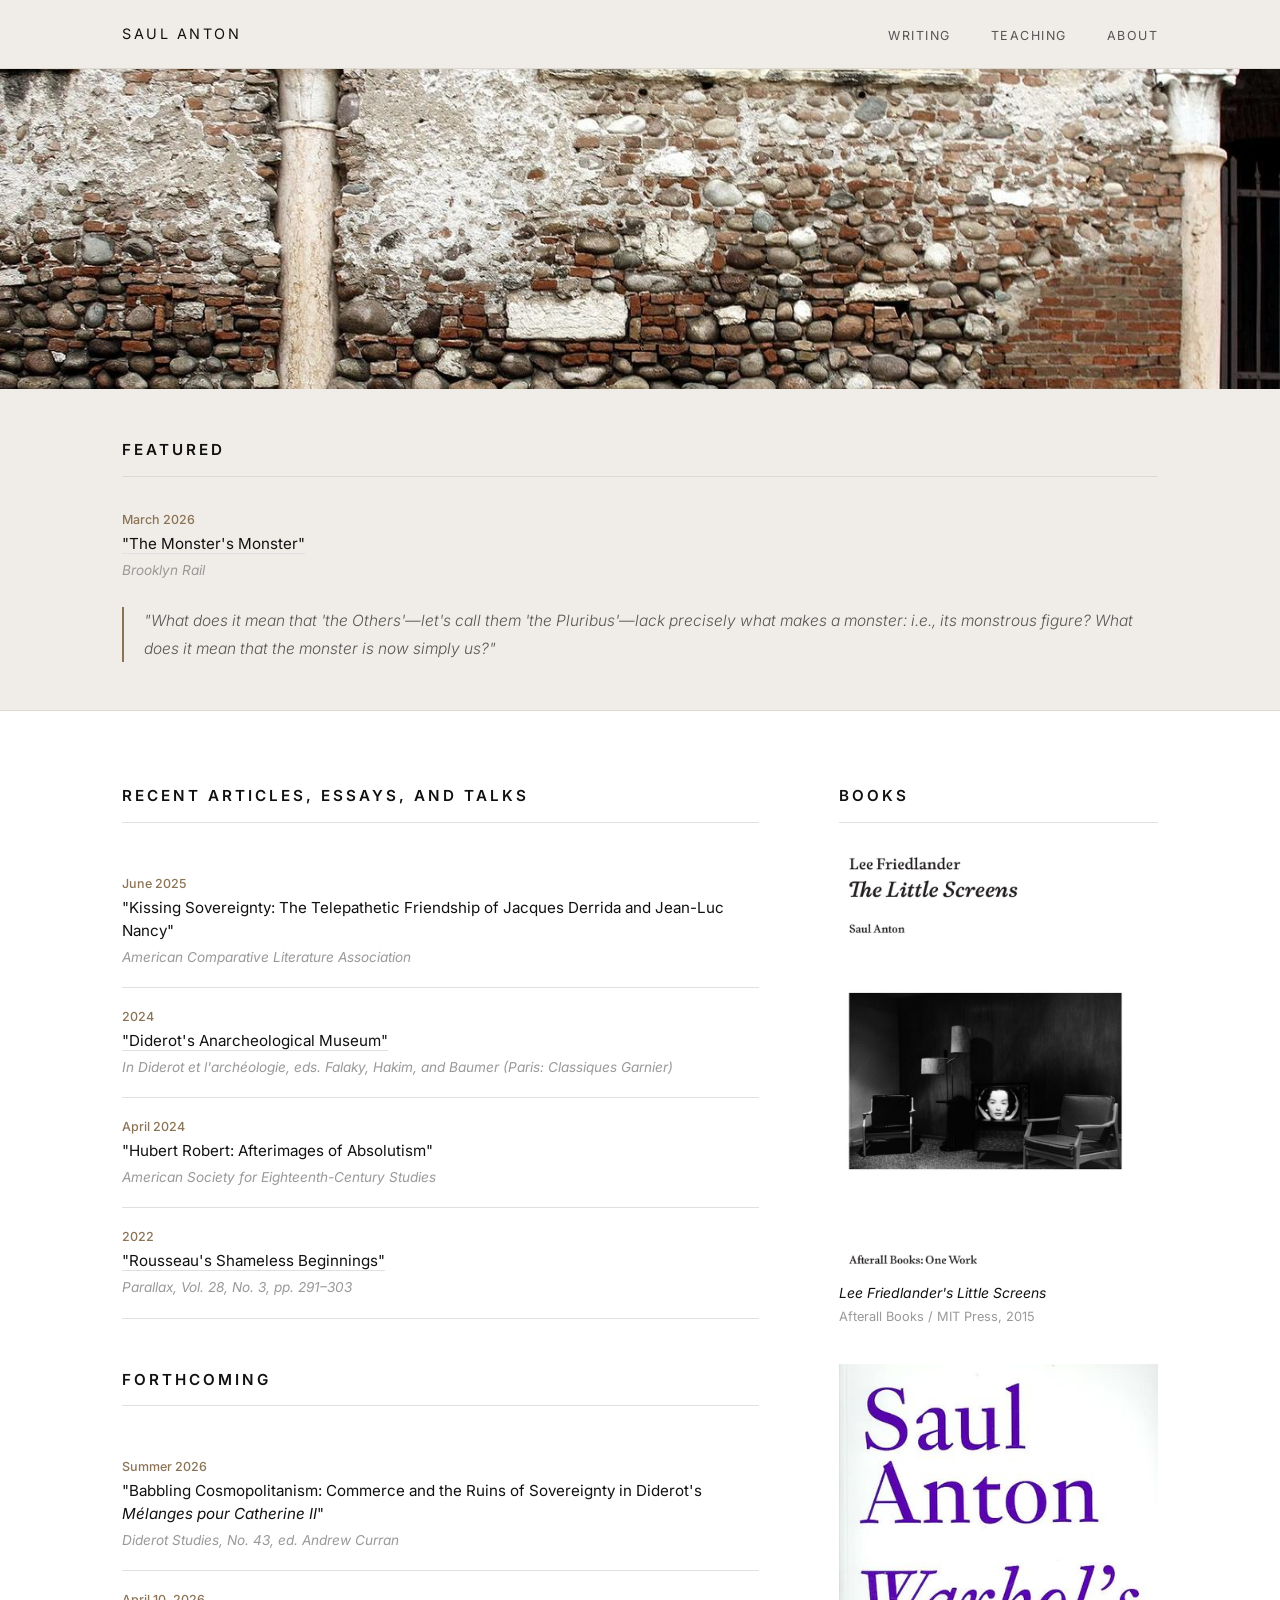
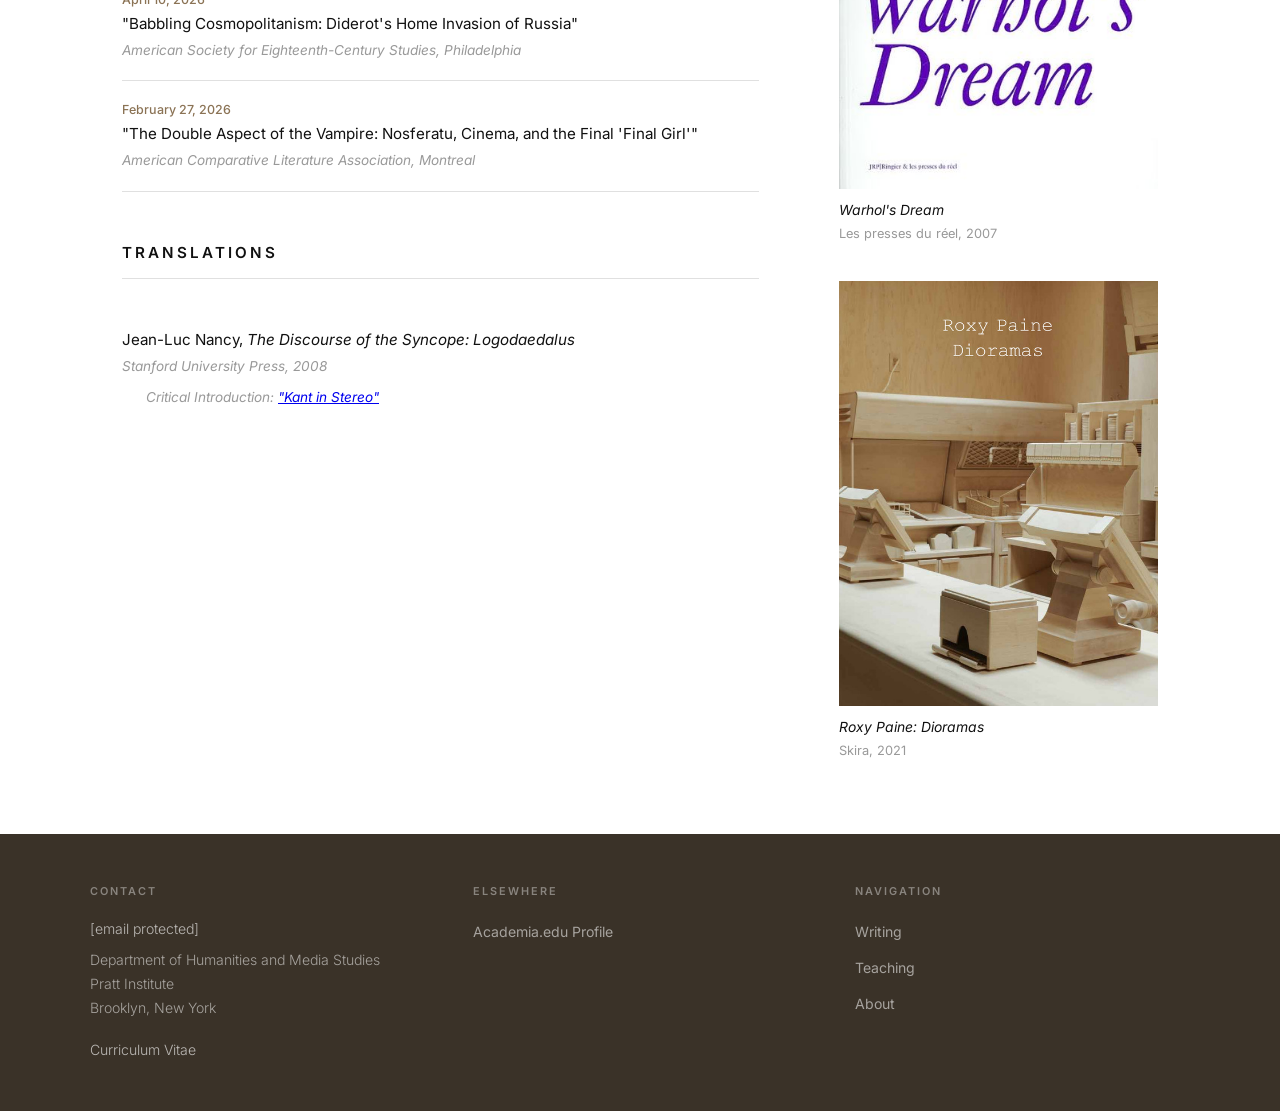
==== commit 096e64de: "Add files via upload" ====
--- a/index.html
+++ b/index.html
@@ -71,7 +71,7 @@
                             <div class="work-item-date">2024</div>
                             <div class="work-item-title">
                                 <!-- Upload the PDF to this folder as "Diderot-Anarcheological-Museum.pdf" to activate this link -->
-                                <a href="Diderot-Anarcheological-Museum.pdf" target="_blank" rel="noopener">"Diderot's Anarcheological Museum"</a>
+                                <a href="Diderot's_Anarcheological_Museum.pdf" target="_blank" rel="noopener">"Diderot's Anarcheological Museum"</a>
                             </div>
                             <div class="work-item-venue">In <em>Diderot et l'archéologie</em>, eds. Falaky, Hakim, and Baumer (Paris: Classiques Garnier)</div>
                         </div>
--- a/styles.css
+++ b/styles.css
@@ -397,12 +397,50 @@
     letter-spacing: 1px;
 }
 
+/* FEATURE BOX */
+.feature-box {
+    display: grid;
+    grid-template-columns: 220px 1fr;
+    gap: 3rem;
+    align-items: start;
+}
+
+.feature-box.no-image { grid-template-columns: 1fr; }
+.feature-box.no-image .feature-img-wrap { display: none; }
+
+.feature-img-wrap { margin: 0; }
+.feature-img-wrap img { width: 100%; display: block; }
+
+.feature-quote {
+    margin-top: 1.5rem;
+    font-size: 0.97rem;
+    font-style: italic;
+    color: var(--mid);
+    line-height: 1.8;
+    padding-left: 1.25rem;
+    border-left: 2px solid var(--accent);
+    font-weight: 300;
+}
+
+.work-item-title a {
+    color: var(--black);
+    text-decoration: none;
+    border-bottom: 1px solid var(--border);
+    transition: color 0.2s, border-color 0.2s;
+}
+
+.work-item-title a:hover {
+    color: var(--accent);
+    border-color: var(--accent);
+}
+
 /* MOBILE */
 @media (max-width: 860px) {
     .two-col { grid-template-columns: 1fr; gap: 3rem; }
     .about-layout { grid-template-columns: 1fr; gap: 2rem; }
     .about-photo { max-width: 280px; margin: 0 auto; }
     .footer-inner { grid-template-columns: 1fr 1fr; gap: 2rem; }
+    .feature-box { grid-template-columns: 1fr; gap: 1.5rem; }
 }
 
 @media (max-width: 560px) {
